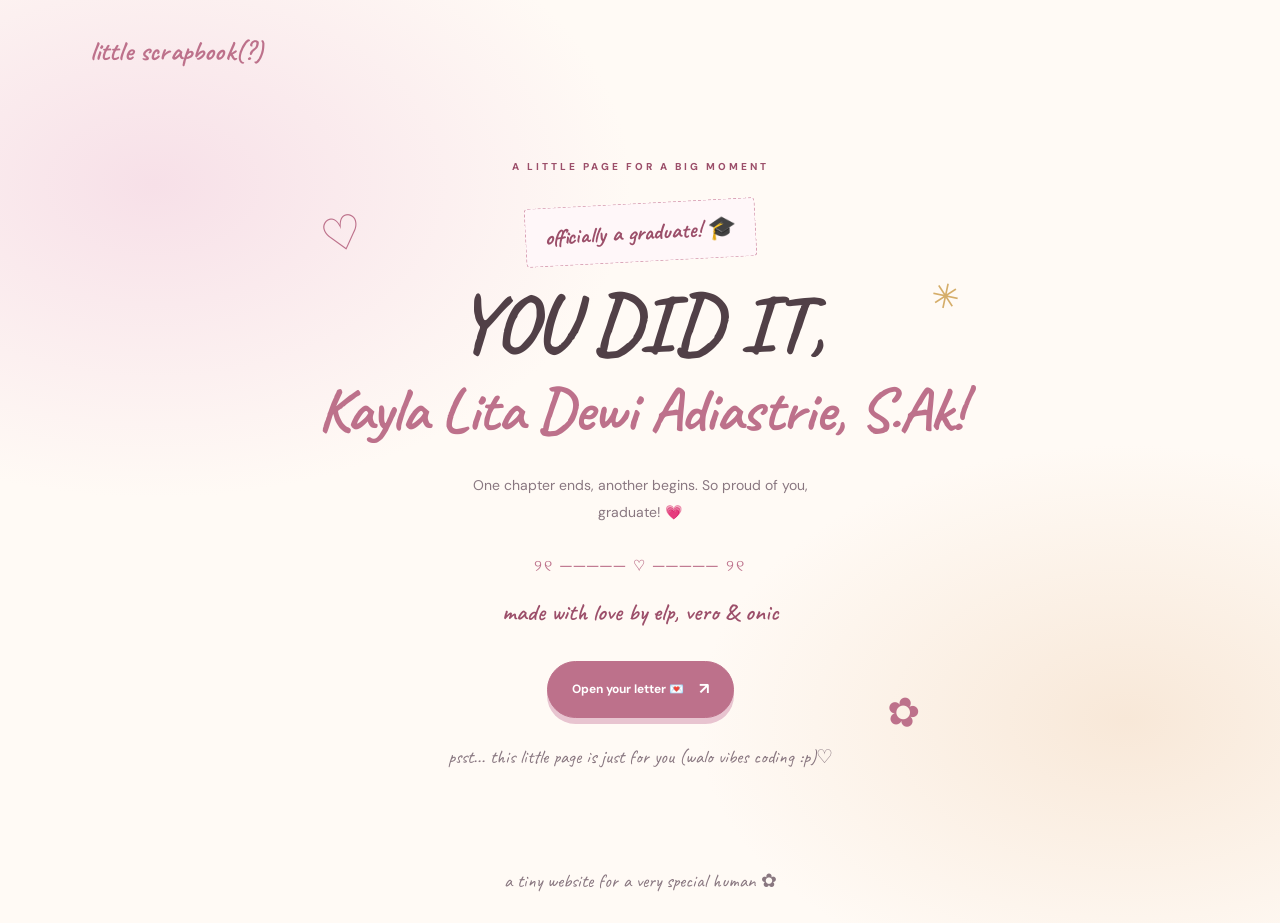
==== index.html @ 8469cd77 "graduation scrapbook" ====
<!DOCTYPE html>
<html lang="id">
<head>
    <meta charset="UTF-8">
    <meta name="viewport" content="width=device-width, initial-scale=1.0">

    <title>For Tata ♡ Graduation Scrapbook</title>

    <link rel="stylesheet" href="style.css">
    <link rel="preconnect" href="https://fonts.googleapis.com">
    <link rel="preconnect" href="https://fonts.gstatic.com" crossorigin>
    <link href="https://fonts.googleapis.com/css2?family=Caveat:wght@400;500;600;700&family=DM+Sans:wght@400;500;600;700;800&family=Playfair+Display:wght@500;600;700&display=swap" rel="stylesheet">
</head>

<body class="cover-page">

    <header class="cover-header">
        <a href="index.html" class="brand">little scrapbook(?)</a>
    </header>

    <main class="cover-hero">

        <div class="cover-decor decor-heart">♡</div>
        <div class="cover-decor decor-star">✳</div>
        <div class="cover-decor decor-flower">✿</div>

        <p class="eyebrow">A LITTLE PAGE FOR A BIG MOMENT</p>

        <div class="cover-sticker">officially a graduate! 🎓</div>

        <h1>
            YOU DID IT,
            <span>Kayla Lita Dewi Adiastrie, S.Ak!</span>
        </h1>

        <p class="cover-description">
            One chapter ends, another begins.
            So proud of you, graduate! 💗
        </p>

        <div class="cover-divider">୨୧ ───── ♡ ───── ୨୧</div>

        <p class="cover-handwriting">
            made with love by elp, vero & onic
        </p>

        <a href="letter.html" class="primary-button">
            Open your letter 💌 <span>↗</span>
        </a>

        <p class="tiny-note">psst... this little page is just for you (walo vibes coding :p)♡</p>

    </main>

    <footer class="cover-footer">
        a tiny website for a very special human ✿
    </footer>

</body>
</html>
---- style.css ----
:root {
    --pink: #f5d9e3;
    --pink-light: #fff0f5;
    --pink-dark: #bd718b;
    --pink-deep: #9c4f6a;
    --cream: #fffaf5;
    --paper: #fffdf9;
    --brown: #514047;
    --muted: #897780;
    --border: #ecd5de;
    --tape: #efbfd0;
    --yellow: #f8e8a9;
    --shadow: 0 12px 35px rgba(104, 65, 81, 0.09);
}

* {
    box-sizing: border-box;
}

html {
    scroll-behavior: smooth;
}

body {
    margin: 0;
    color: var(--brown);
    background-color: var(--cream);
    font-family: "DM Sans", sans-serif;
    font-size: 14px;
    line-height: 1.8;
    -webkit-font-smoothing: antialiased;
}

a {
    color: inherit;
    text-decoration: none;
}

button {
    font: inherit;
}

::selection {
    color: var(--brown);
    background: var(--pink);
}

.cover-page {
    position: relative;
    display: flex;
    min-height: 100vh;
    flex-direction: column;
    overflow: hidden;
    background:
        radial-gradient(ellipse at 12% 20%, #f7e0e8 0, transparent 30%),
        radial-gradient(ellipse at 88% 78%, #f8e8d8 0, transparent 27%),
        var(--cream);
}

.cover-header {
    position: relative;
    z-index: 2;
    padding: 27px 7%;
}

.brand {
    color: var(--pink-dark);
    font-family: "Caveat", cursive;
    font-size: 27px;
    font-weight: 700;
    letter-spacing: 0.2px;
}

.cover-hero {
    position: relative;
    display: flex;
    width: min(100% - 40px, 760px);
    flex: 1;
    flex-direction: column;
    align-items: center;
    justify-content: center;
    margin: 0 auto;
    padding: 55px 0 70px;
    text-align: center;
}

.cover-decor {
    position: absolute;
    color: var(--pink-dark);
    user-select: none;
}

.decor-heart {
    top: 12%;
    left: 8%;
    font-size: 47px;
    transform: rotate(-15deg);
}

.decor-star {
    top: 22%;
    right: 8%;
    color: #d5ad69;
    font-size: 34px;
    transform: rotate(12deg);
}

.decor-flower {
    right: 13%;
    bottom: 13%;
    font-size: 40px;
    transform: rotate(12deg);
}

.eyebrow {
    margin: 0;
    color: var(--pink-deep);
    font-size: 10px;
    font-weight: 800;
    letter-spacing: 3px;
    line-height: 1.8;
    text-transform: uppercase;
}

.cover-sticker {
    margin: 27px 0 21px;
    padding: 8px 18px;
    border: 1px dashed #d8a0b4;
    border-radius: 4px;
    background: #fff7f9;
    color: var(--pink-deep);
    font-family: "Caveat", cursive;
    font-size: 23px;
    font-weight: 700;
    transform: rotate(-3deg);
}

.cover-hero h1 {
    max-width: 720px;
    margin: 0;
    color: var(--brown);
    font-family: "Caveat", cursive;
    font-size: clamp(49px, 8vw, 82px);
    font-weight: 700;
    line-height: 0.98;
    letter-spacing: -1px;
}

.cover-hero h1 span {
    display: block;
    margin-top: 12px;
    color: var(--pink-dark);
    font-size: 0.75em;
    line-height: 1.15;
}

.cover-description {
    max-width: 370px;
    margin: 26px auto 0;
    color: var(--muted);
    font-size: 14px;
    line-height: 1.9;
}

.cover-divider {
    margin: 27px 0 10px;
    color: var(--pink-dark);
    font-size: 16px;
    letter-spacing: 2px;
}

.cover-handwriting {
    margin: 0 0 27px;
    color: var(--pink-deep);
    font-family: "Caveat", cursive;
    font-size: 24px;
    font-weight: 600;
}

.primary-button {
    display: inline-flex;
    align-items: center;
    justify-content: center;
    gap: 15px;
    padding: 13px 24px;
    border: 1px solid var(--pink-dark);
    border-radius: 30px;
    background: var(--pink-dark);
    color: white;
    font-size: 12px;
    font-weight: 700;
    box-shadow: 0 6px 0 #e8c4d0;
    transition: transform 0.2s ease, box-shadow 0.2s ease;
}

.primary-button span {
    font-size: 16px;
}

.primary-button:hover {
    transform: translateY(3px);
    box-shadow: 0 3px 0 #e8c4d0;
}

.tiny-note {
    margin: 22px 0 0;
    color: var(--muted);
    font-family: "Caveat", cursive;
    font-size: 19px;
}

.cover-footer {
    padding: 20px 15px 25px;
    color: var(--muted);
    font-family: "Caveat", cursive;
    font-size: 19px;
    text-align: center;
}

.letter-page {
    background:
        radial-gradient(ellipse at 0% 15%, #f9e8ee 0, transparent 24%),
        radial-gradient(ellipse at 100% 52%, #f8eee1 0, transparent 23%),
        var(--cream);
}

.scrapbook-header {
    position: relative;
    display: flex;
    min-height: 76px;
    align-items: center;
    justify-content: center;
    padding: 15px 150px;
    border-bottom: 1px solid #f0e1e5;
    background: rgba(255, 253, 249, 0.88);
}

.scrapbook-header h2 {
    margin: 0;
    color: var(--pink-deep);
    font-family: "Caveat", cursive;
    font-size: 29px;
    font-weight: 700;
}

.back-link {
    position: absolute;
    left: 5%;
    color: var(--muted);
    font-size: 11px;
    font-weight: 700;
    transition: color 0.2s ease;
}

.back-link:hover {
    color: var(--pink-deep);
}

.header-decoration {
    position: absolute;
    right: 5%;
    color: var(--pink-dark);
    font-family: "Caveat", cursive;
    font-size: 28px;
}

.letter-container {
    width: min(100% - 40px, 1000px);
    margin: 0 auto;
}

.letter-intro {
    padding: 72px 10px 36px;
    text-align: center;
}

.letter-intro h1 {
    margin: 15px 0 10px;
    color: var(--pink-deep);
    font-family: "Caveat", cursive;
    font-size: clamp(48px, 7vw, 70px);
    font-weight: 700;
    line-height: 1.15;
}

.intro-text {
    max-width: 420px;
    margin: 0 auto;
    color: var(--muted);
    font-size: 13px;
    line-height: 1.9;
}

.music-player {
    display: flex;
    width: min(100%, 440px);
    align-items: center;
    gap: 14px;
    margin: 0 auto 75px;
    padding: 15px 18px;
    border: 1px solid var(--border);
    border-radius: 5px;
    background: rgba(255, 253, 249, 0.95);
    box-shadow: var(--shadow);
}

.music-icon {
    display: flex;
    width: 43px;
    height: 43px;
    flex-shrink: 0;
    align-items: center;
    justify-content: center;
    border-radius: 50%;
    background: var(--pink-light);
    color: var(--pink-deep);
    font-size: 22px;
}

.music-info {
    flex: 1;
    min-width: 0;
}

.music-title {
    margin: 0 0 2px;
    color: var(--brown);
    font-family: "Caveat", cursive;
    font-size: 22px;
    font-weight: 700;
    line-height: 1.35;
}

.music-status {
    margin: 0;
    color: var(--muted);
    font-size: 10px;
    line-height: 1.6;
}

.music-button {
    display: flex;
    width: 39px;
    height: 39px;
    flex-shrink: 0;
    align-items: center;
    justify-content: center;
    border: none;
    border-radius: 50%;
    background: var(--pink-dark);
    color: white;
    cursor: pointer;
    transition: transform 0.2s ease, background 0.2s ease;
}

.music-button:hover {
    transform: scale(1.08);
    background: var(--pink-deep);
}

.photo-section {
    padding: 0 0 90px;
}

.section-heading {
    display: flex;
    align-items: center;
    justify-content: center;
    gap: 14px;
    text-align: center;
}

.section-heading > span {
    color: var(--pink-dark);
    font-size: 19px;
}

.section-heading h2 {
    margin: 0;
    color: var(--brown);
    font-family: "Caveat", cursive;
    font-size: clamp(31px, 5vw, 45px);
    font-weight: 700;
    line-height: 1.2;
}

.photo-subtitle {
    margin: 12px 0 42px;
    color: var(--muted);
    font-family: "Caveat", cursive;
    font-size: 23px;
    line-height: 1.5;
    text-align: center;
}


.photo-grid {
    display: grid;
    grid-template-columns: repeat(3, minmax(0, 1fr));
    align-items: start;
    gap: 48px 38px;
    padding: 15px 15px 30px;
}


.polaroid {
    position: relative;
    min-width: 0;
    margin: 0;
    padding: 10px 10px 17px;
    border: 1px solid #f0e7e3;
    border-radius: 2px;
    background: #fffefa;
    box-shadow: 2px 6px 13px rgba(76, 48, 60, 0.14);
    transition:
        transform 0.25s ease,
        box-shadow 0.25s ease;
}

.polaroid img {
    display: block;
    width: 100%;
    aspect-ratio: 4 / 3;
    object-fit: cover;
    background: #f5e8e9;
}

.polaroid figcaption {
    min-height: 30px;
    margin-top: 11px;
    color: #765d68;
    font-family: "Caveat", cursive;
    font-size: 22px;
    font-weight: 600;
    line-height: 1.2;
    text-align: center;
    overflow-wrap: anywhere;
}

.polaroid .tape {
    position: absolute;
    z-index: 2;
    top: -10px;
    left: 50%;
    width: 66px;
    height: 20px;
    border: 1px solid rgba(255, 255, 255, 0.25);
    border-radius: 1px;
    background: rgba(239, 191, 208, 0.83);
    transform: translateX(-50%) rotate(-4deg);
}


.photo-two .tape,
.photo-five .tape,
.photo-eight .tape {
    background: rgba(248, 232, 169, 0.88);
}

.photo-four .tape,
.photo-seven .tape {
    transform: translateX(-50%) rotate(4deg);
}


.photo-one   { transform: rotate(-4deg); }
.photo-two   { transform: rotate(3deg) translateY(12px); }
.photo-three { transform: rotate(-2deg) translateY(2px); }
.photo-four  { transform: rotate(4deg) translateY(9px); }
.photo-five  { transform: rotate(-3deg) translateY(-5px); }
.photo-six   { transform: rotate(3deg) translateY(5px); }
.photo-seven { transform: rotate(-4deg) translateY(9px); }
.photo-eight { transform: rotate(3deg); }
.photo-nine  { transform: rotate(-3deg) translateY(8px); }
.photo-ten   { transform: rotate(4deg); }

.polaroid:hover {
    z-index: 5;
    box-shadow: 5px 12px 20px rgba(76, 48, 60, 0.2);
}

.photo-one:hover,
.photo-two:hover,
.photo-three:hover,
.photo-four:hover,
.photo-five:hover,
.photo-six:hover,
.photo-seven:hover,
.photo-eight:hover,
.photo-nine:hover,
.photo-ten:hover {
    transform: rotate(0deg) translateY(-5px) scale(1.035);
}

/* =========================================
   LETTER PAPER
========================================= */

.letter-paper {
    position: relative;
    width: min(100%, 760px);
    margin: 0 auto 70px;
    padding: 60px 66px 55px;
    border: 1px solid #eadbd1;
    background-color: var(--paper);
    background-image:
        repeating-linear-gradient(
            transparent,
            transparent 34px,
            rgba(219, 181, 191, 0.18) 35px
        );
    box-shadow:
        0 3px 0 #f0e2d9,
        0 12px 35px rgba(83, 53, 65, 0.09);
    line-height: 1.95;
}

.paper-decoration {
    color: var(--pink-dark);
    font-size: 25px;
    text-align: right;
}

.letter-greeting {
    margin: 0 0 25px;
    color: var(--pink-deep);
    font-family: "Caveat", cursive;
    font-size: 32px;
    font-weight: 700;
    line-height: 1.35;
}

.letter-paper > p {
    margin: 0 0 22px;
    color: #5d4b53;
    font-family: "DM Sans", sans-serif;
    font-size: 13px;
    line-height: 2;
}

.letter-paper strong {
    color: #61414e;
    font-weight: 800;
}

.letter-highlight {
    color: var(--pink-deep) !important;
    font-weight: 700;
}

.bottom-decoration {
    margin-top: 15px;
    text-align: left;
}

/* =========================================
   BIBLE VERSE
========================================= */

.verse-card {
    position: relative;
    margin: 32px 0;
    padding: 27px 24px 22px;
    border: 1px dashed #d9a9b9;
    background:
        radial-gradient(ellipse at top left, #fff0f5, transparent 75%),
        #fffaf2;
    text-align: center;
}

.verse-decoration {
    color: var(--pink-dark);
    font-size: 15px;
    letter-spacing: 5px;
}

.verse-label {
    margin: 8px 0 14px;
    color: var(--pink-deep);
    font-family: "Caveat", cursive;
    font-size: 27px;
    font-weight: 700;
    line-height: 1.4;
}

.verse-card blockquote {
    margin: 0;
    color: #634d58;
    font-family: "DM Sans", sans-serif;
    font-size: 14px;
    font-style: italic;
    font-weight: 600;
    line-height: 1.9;
}

.verse-reference {
    margin: 15px 0 10px;
    color: var(--pink-deep);
    font-size: 11px;
    font-weight: 800;
}

.letter-signature {
    margin: 34px 0 28px;
    text-align: center;
}

.letter-signature p {
    margin: 3px 0;
    color: var(--muted);
    font-size: 12px;
}

.letter-signature .signature-names {
    color: var(--pink-deep);
    font-family: "Caveat", cursive;
    font-size: 34px;
    font-weight: 700;
    line-height: 1.3;
}

.letter-ps {
    padding-top: 20px;
    border-top: 1px dashed var(--border);
    color: var(--pink-deep) !important;
    font-family: "Caveat", cursive !important;
    font-size: 23px !important;
    font-weight: 600;
    line-height: 1.6 !important;
    text-align: center;
}

.letter-footer {
    padding: 15px 10px 65px;
    text-align: center;
}

.letter-footer p {
    margin: 0 0 13px;
    color: var(--pink-deep);
    font-family: "Caveat", cursive;
    font-size: 23px;
    font-weight: 600;
}

.back-home-button {
    display: inline-block;
    padding: 11px 20px;
    border: 1px dashed #d8a0b4;
    border-radius: 30px;
    background: #fffdf9;
    color: var(--pink-deep);
    font-size: 11px;
    font-weight: 700;
    transition: transform 0.2s ease, background 0.2s ease;
}

.back-home-button:hover {
    transform: translateY(-3px);
    background: var(--pink-light);
}

@media (max-width: 760px) {
    .cover-header {
        padding: 20px 6%;
    }

    .cover-hero {
        width: min(100% - 32px, 600px);
        padding: 45px 0 55px;
    }

    .decor-heart {
        top: 8%;
        left: 1%;
        font-size: 35px;
    }

    .decor-star {
        top: 18%;
        right: 2%;
        font-size: 27px;
    }

    .decor-flower {
        right: 4%;
        bottom: 8%;
        font-size: 31px;
    }

    .scrapbook-header {
        min-height: 68px;
        padding: 14px 105px;
    }

    .scrapbook-header h2 {
        font-size: 25px;
        white-space: nowrap;
    }

    .back-link {
        left: 15px;
        font-size: 10px;
    }

    .header-decoration {
        right: 15px;
        font-size: 23px;
    }

    .letter-container {
        width: calc(100% - 30px);
    }

    .letter-intro {
        padding: 55px 5px 30px;
    }

    .music-player {
        margin-bottom: 60px;
    }

    .photo-grid {
        grid-template-columns: repeat(2, minmax(0, 1fr));
        gap: 38px 22px;
        padding-inline: 8px;
    }

    .photo-two,
    .photo-four,
    .photo-six,
    .photo-eight,
    .photo-ten {
        transform: rotate(3deg);
    }

    .photo-one,
    .photo-three,
    .photo-five,
    .photo-seven,
    .photo-nine {
        transform: rotate(-3deg);
    }

    .letter-paper {
        padding: 45px 30px;
    }
}


@media (max-width: 430px) {
    .cover-hero h1 {
        font-size: clamp(45px, 13vw, 61px);
    }

    .cover-hero h1 span {
        font-size: 0.69em;
    }

    .cover-description {
        max-width: 300px;
        font-size: 13px;
    }

    .cover-handwriting {
        font-size: 21px;
    }

    .scrapbook-header {
        padding: 13px 95px;
    }

    .scrapbook-header h2 {
        font-size: 22px;
    }

    .back-link {
        max-width: 75px;
        font-size: 9px;
        line-height: 1.4;
    }

    .header-decoration {
        font-size: 19px;
    }

    .letter-container {
        width: calc(100% - 22px);
    }

    .letter-intro h1 {
        font-size: 48px;
    }

    .eyebrow {
        font-size: 9px;
        letter-spacing: 2px;
    }

    .photo-section {
        padding-bottom: 60px;
    }

    .section-heading {
        gap: 7px;
    }

    .section-heading h2 {
        font-size: 31px;
    }

    .section-heading > span {
        font-size: 15px;
    }

    .photo-subtitle {
        margin-bottom: 35px;
        font-size: 20px;
    }

    .photo-grid {
        gap: 32px 14px;
        padding-inline: 4px;
    }

    .polaroid {
        padding: 7px 7px 12px;
    }

    .polaroid .tape {
        top: -8px;
        width: 52px;
        height: 16px;
    }

    .polaroid figcaption {
        min-height: 27px;
        margin-top: 8px;
        font-size: 18px;
    }

    .letter-paper {
        padding: 38px 20px;
    }

    .letter-greeting {
        font-size: 28px;
    }

    .letter-paper > p {
        font-size: 12px;
        line-height: 1.95;
    }

    .verse-card {
        padding: 22px 15px 18px;
    }

    .verse-card blockquote {
        font-size: 12px;
    }

    .letter-ps {
        font-size: 21px !important;
    }
}

@media (prefers-reduced-motion: reduce) {
    *,
    *::before,
    *::after {
        scroll-behavior: auto !important;
        transition-duration: 0.01ms !important;
    }
}
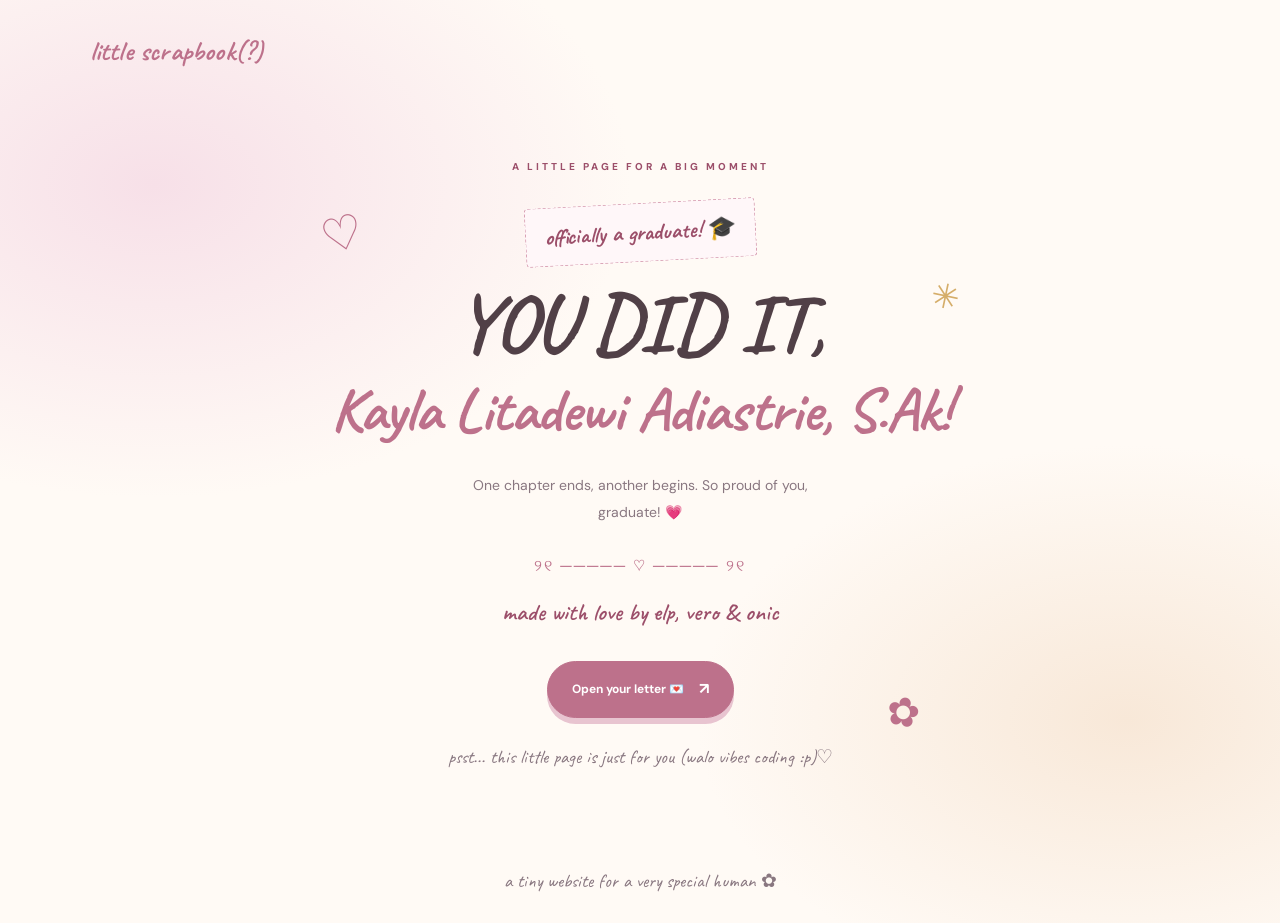
==== commit 5d538027: "update nama" ====
--- a/index.html
+++ b/index.html
@@ -5,7 +5,7 @@
     <meta charset="UTF-8">
     <meta name="viewport" content="width=device-width, initial-scale=1.0">
 
-    <title>For Tata ♡ Graduation Scrapbook</title>
+    <title>For Tata Graduation Scrapbook</title>
 
     <link rel="stylesheet" href="style.css">
     <link rel="preconnect" href="https://fonts.googleapis.com">
@@ -31,7 +31,7 @@
 
         <h1>
             YOU DID IT,
-            <span>Kayla Lita Dewi Adiastrie, S.Ak!</span>
+            <span>Kayla Litadewi Adiastrie, S.Ak!</span>
         </h1>
 
         <p class="cover-description">
